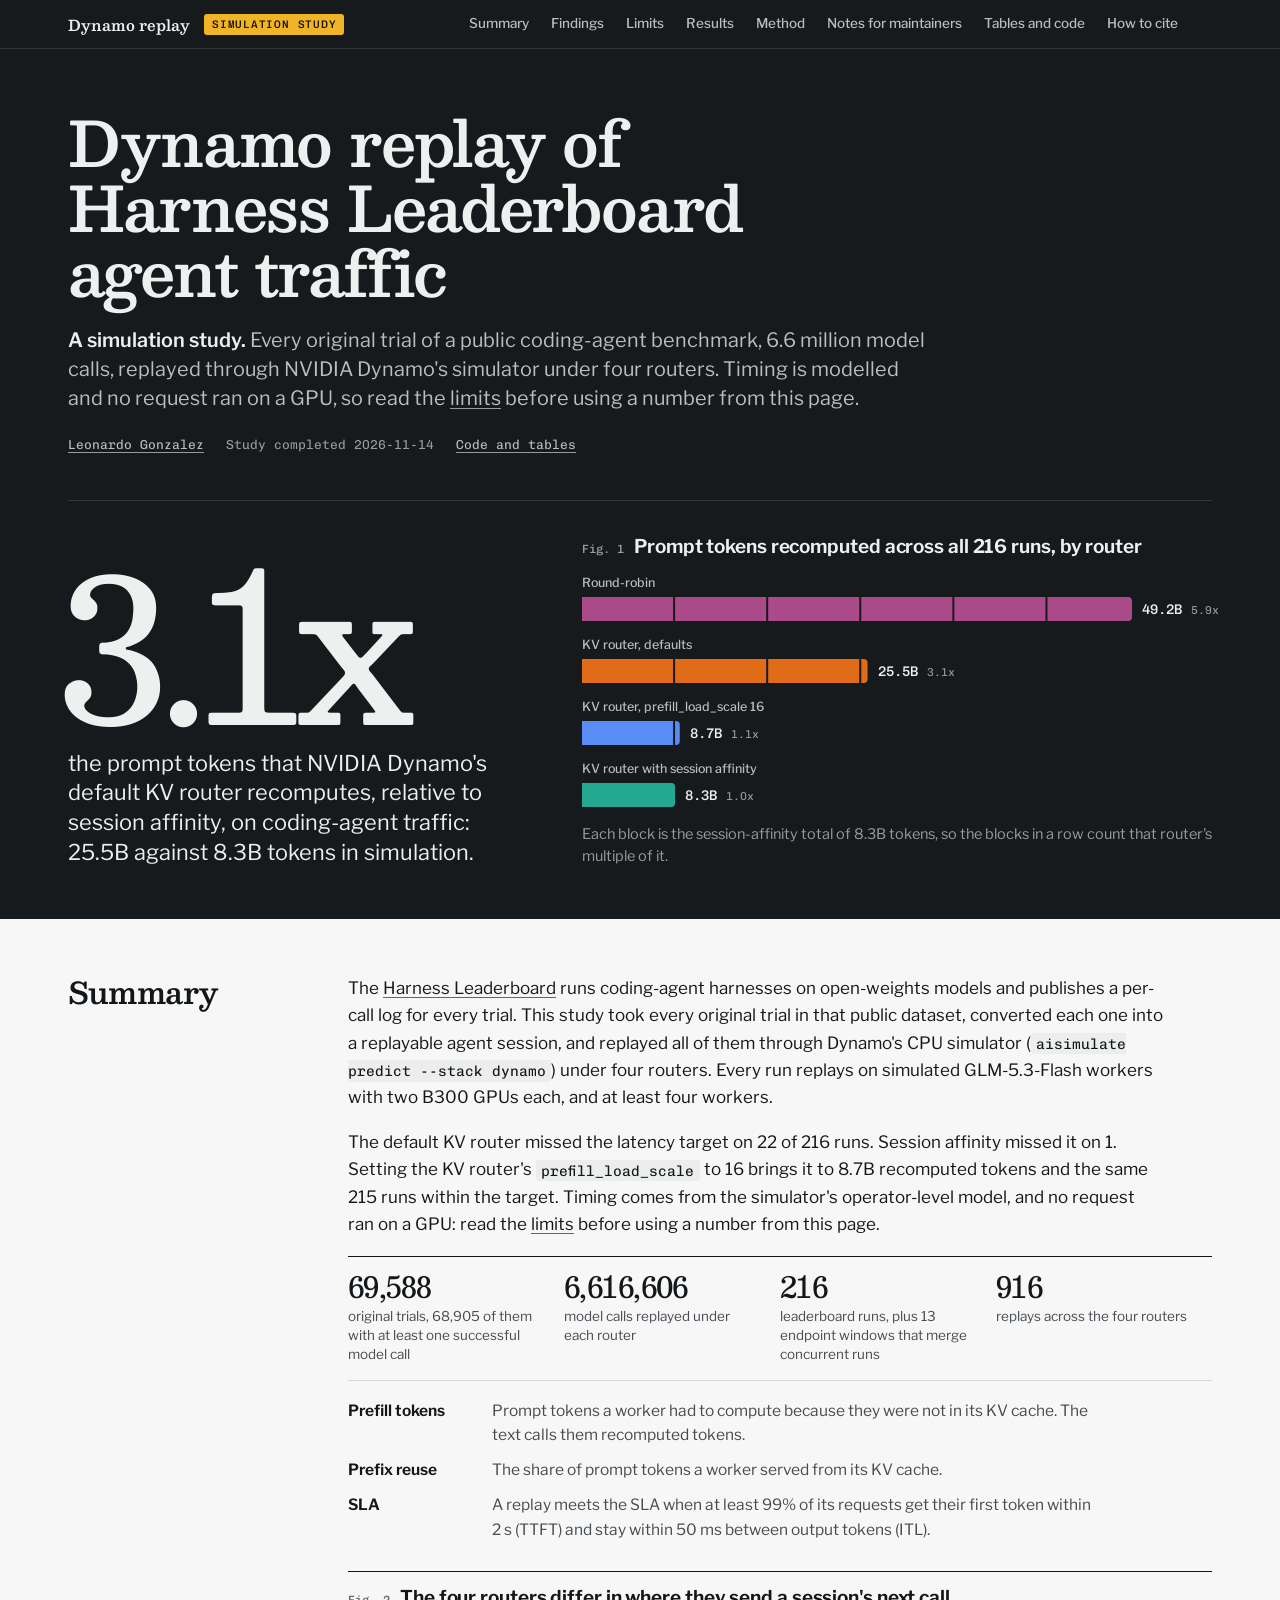
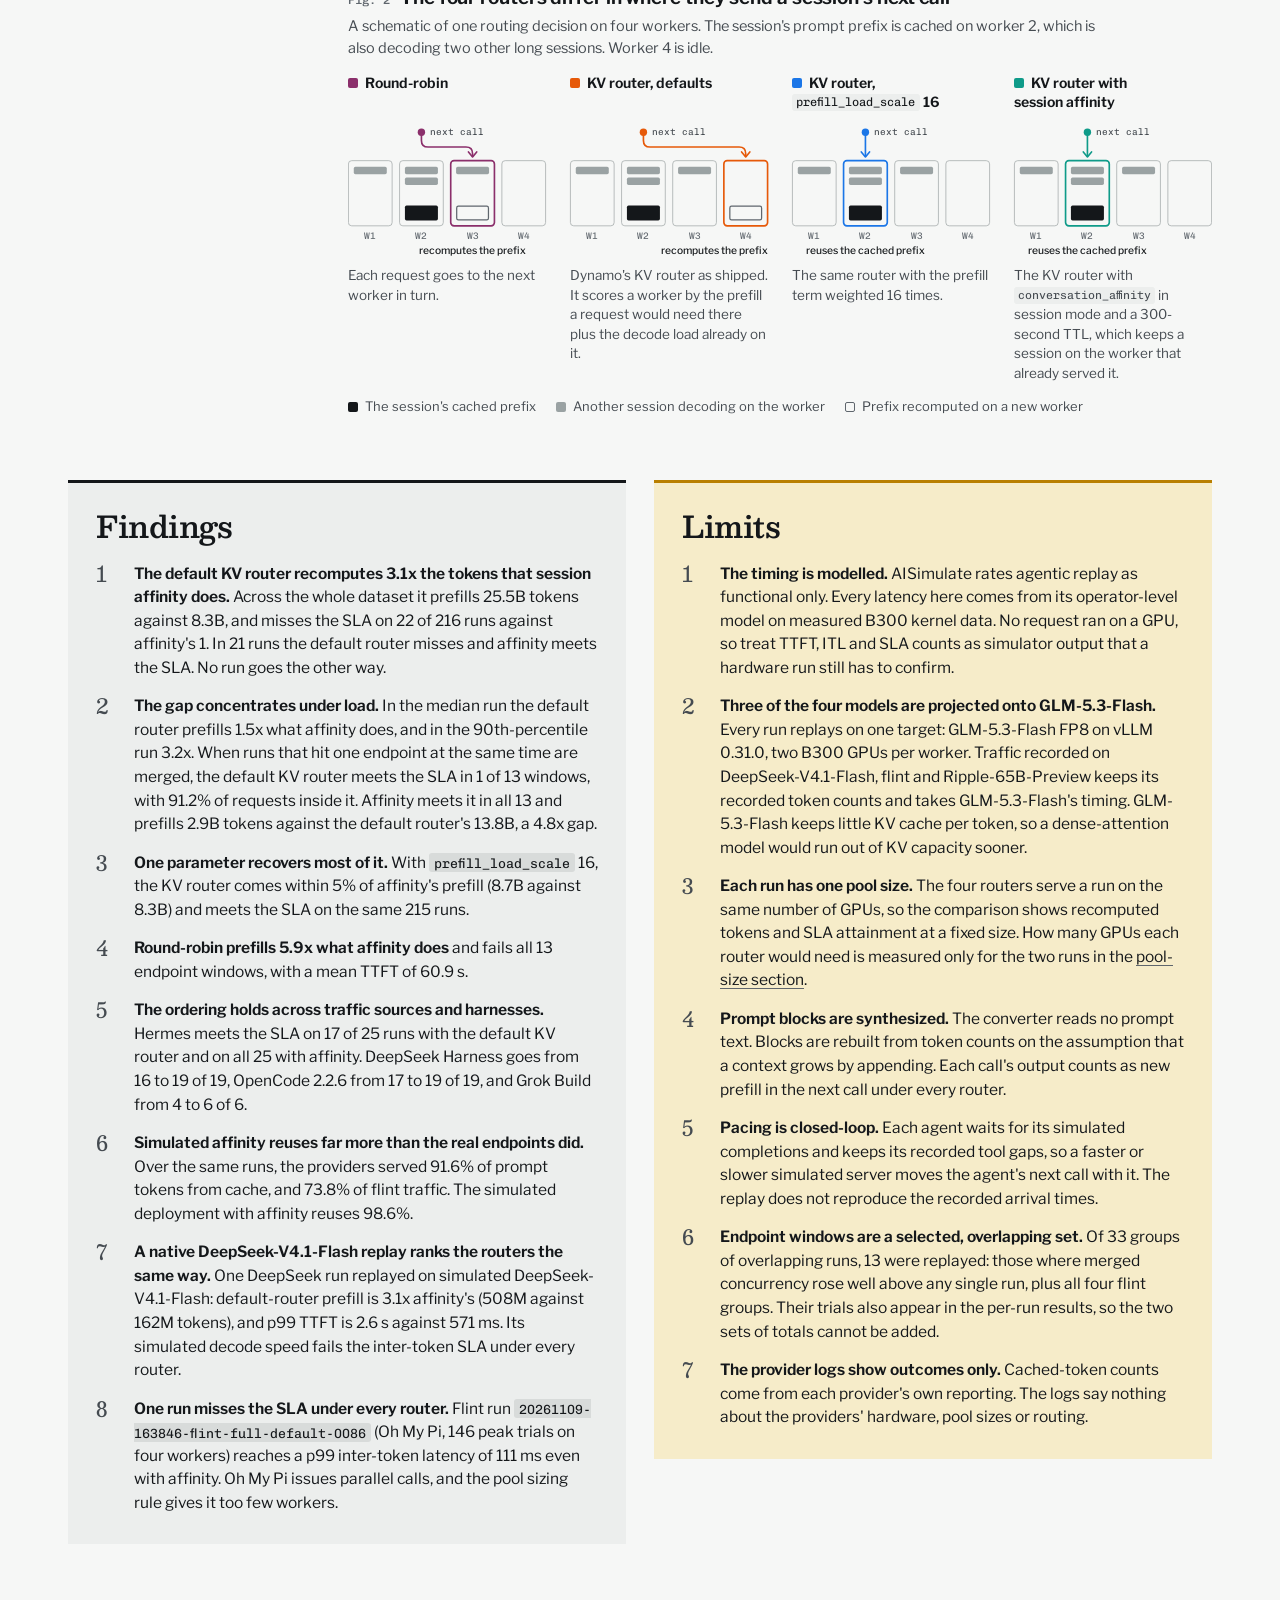
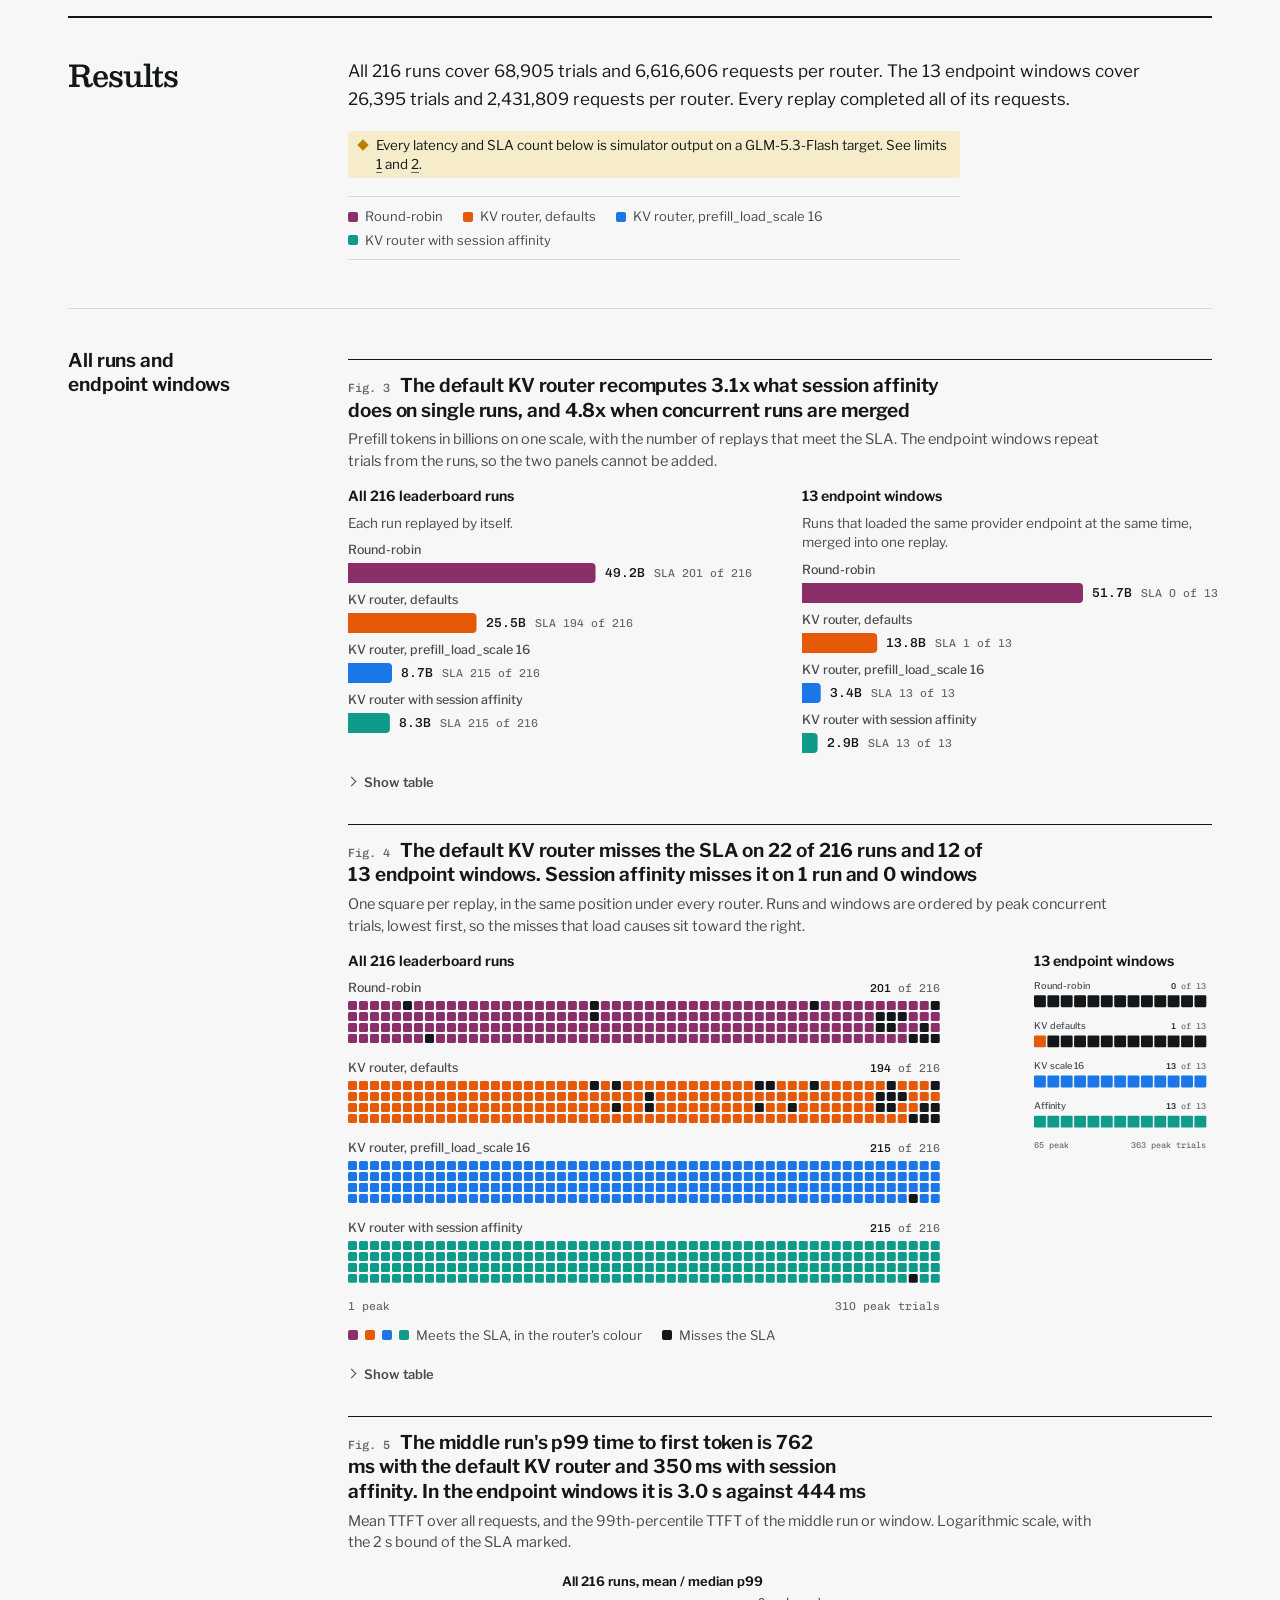
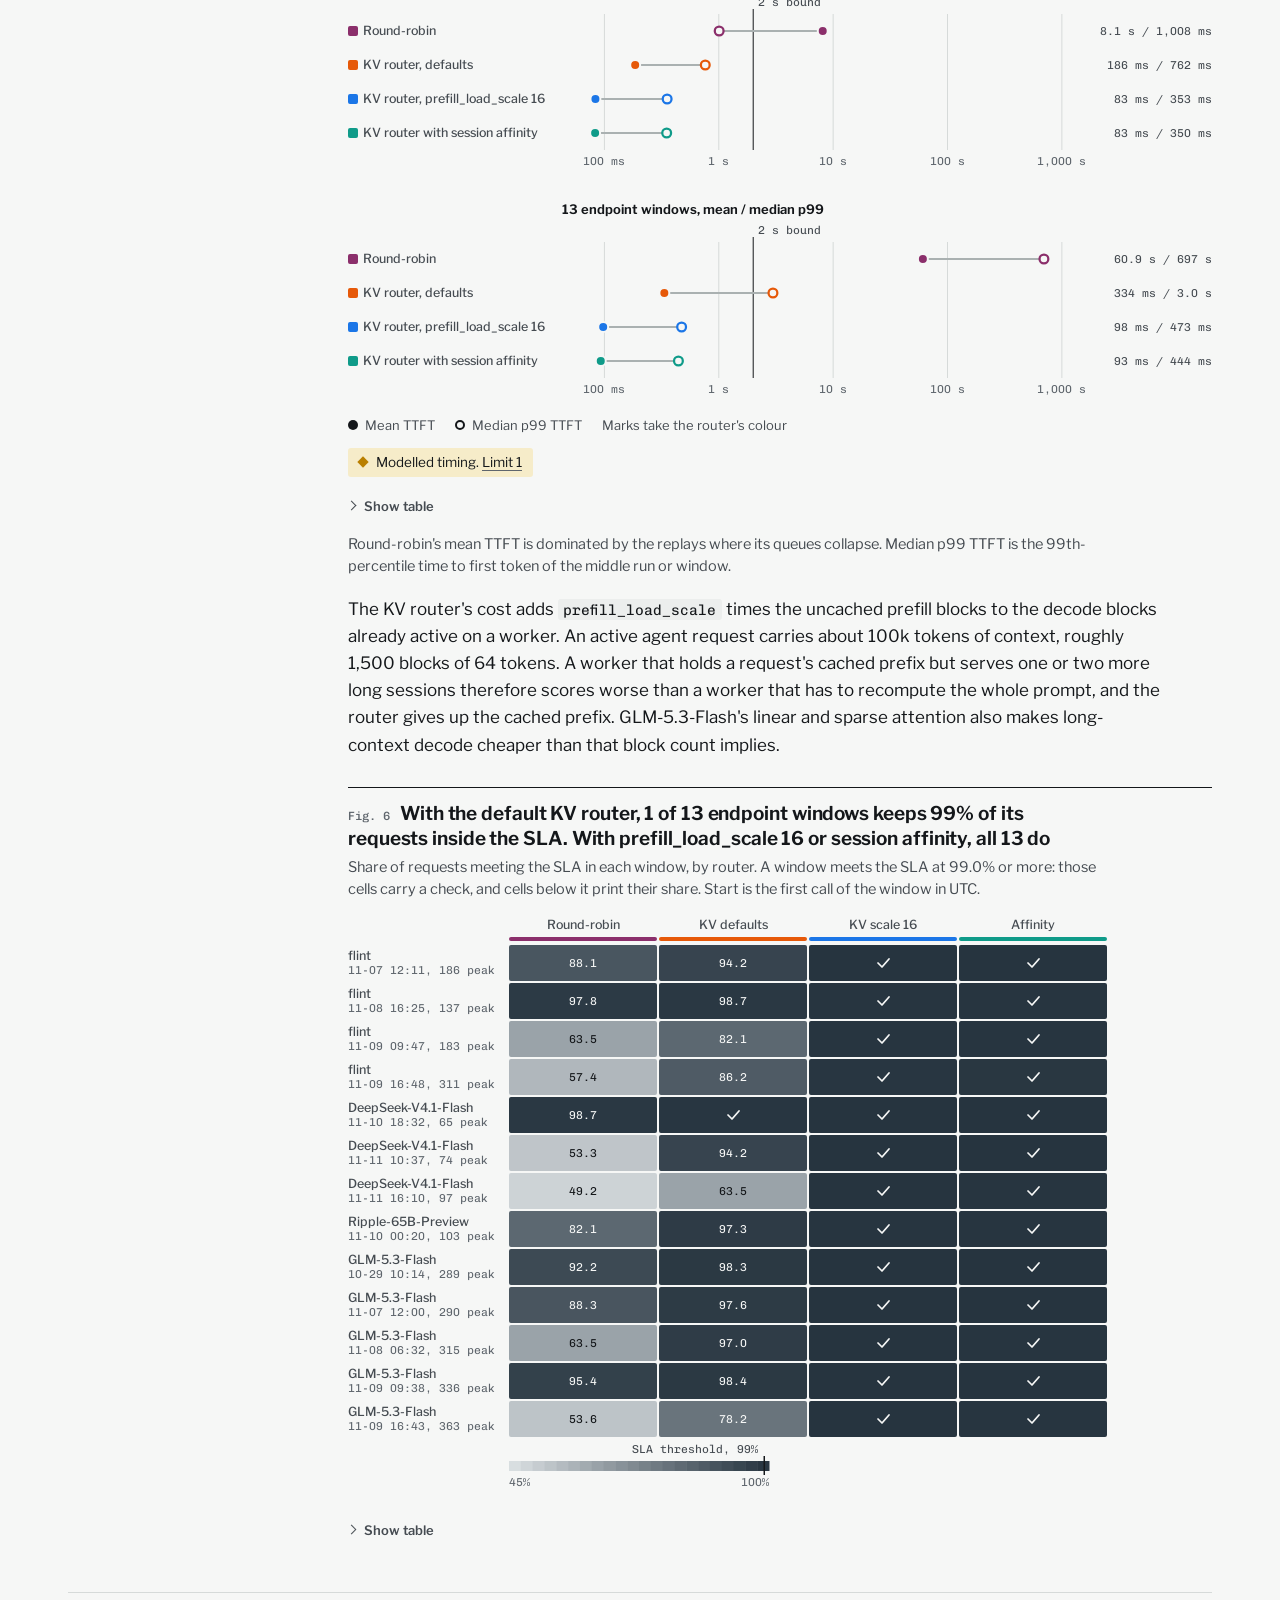
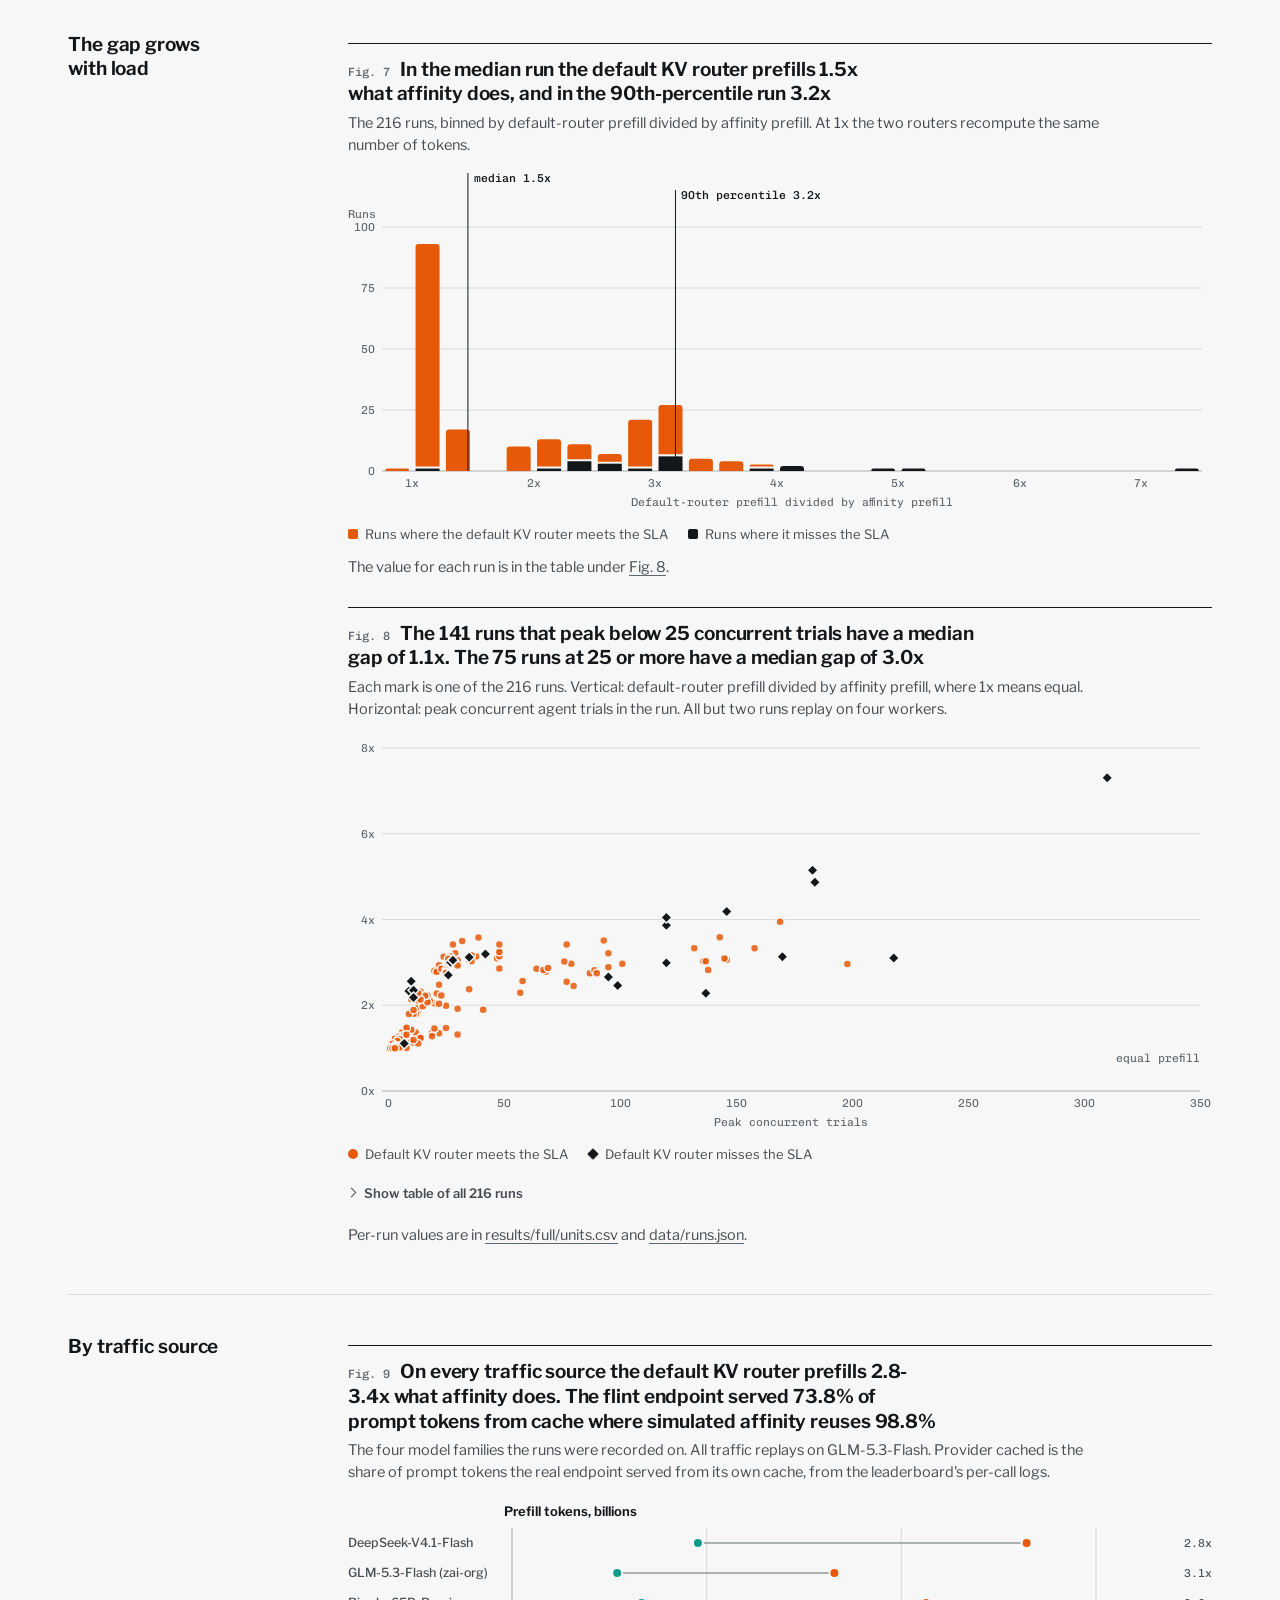
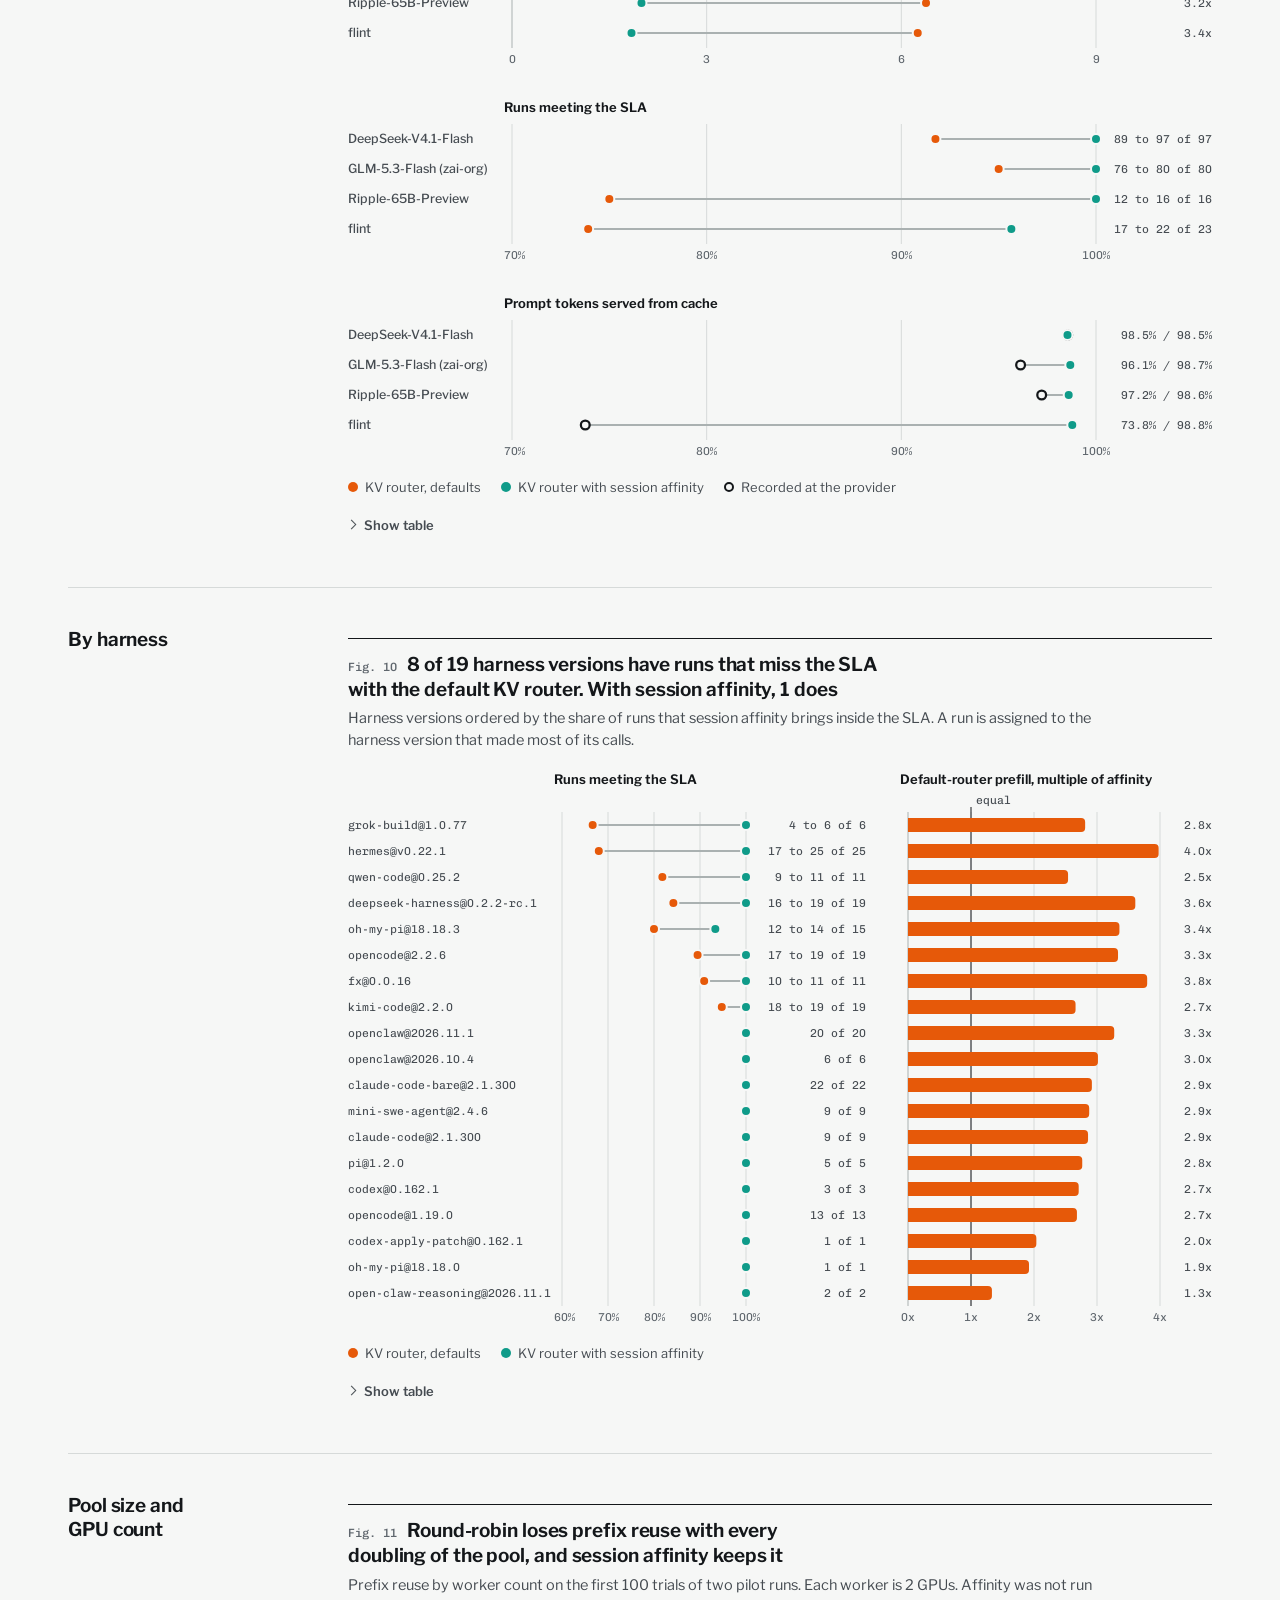
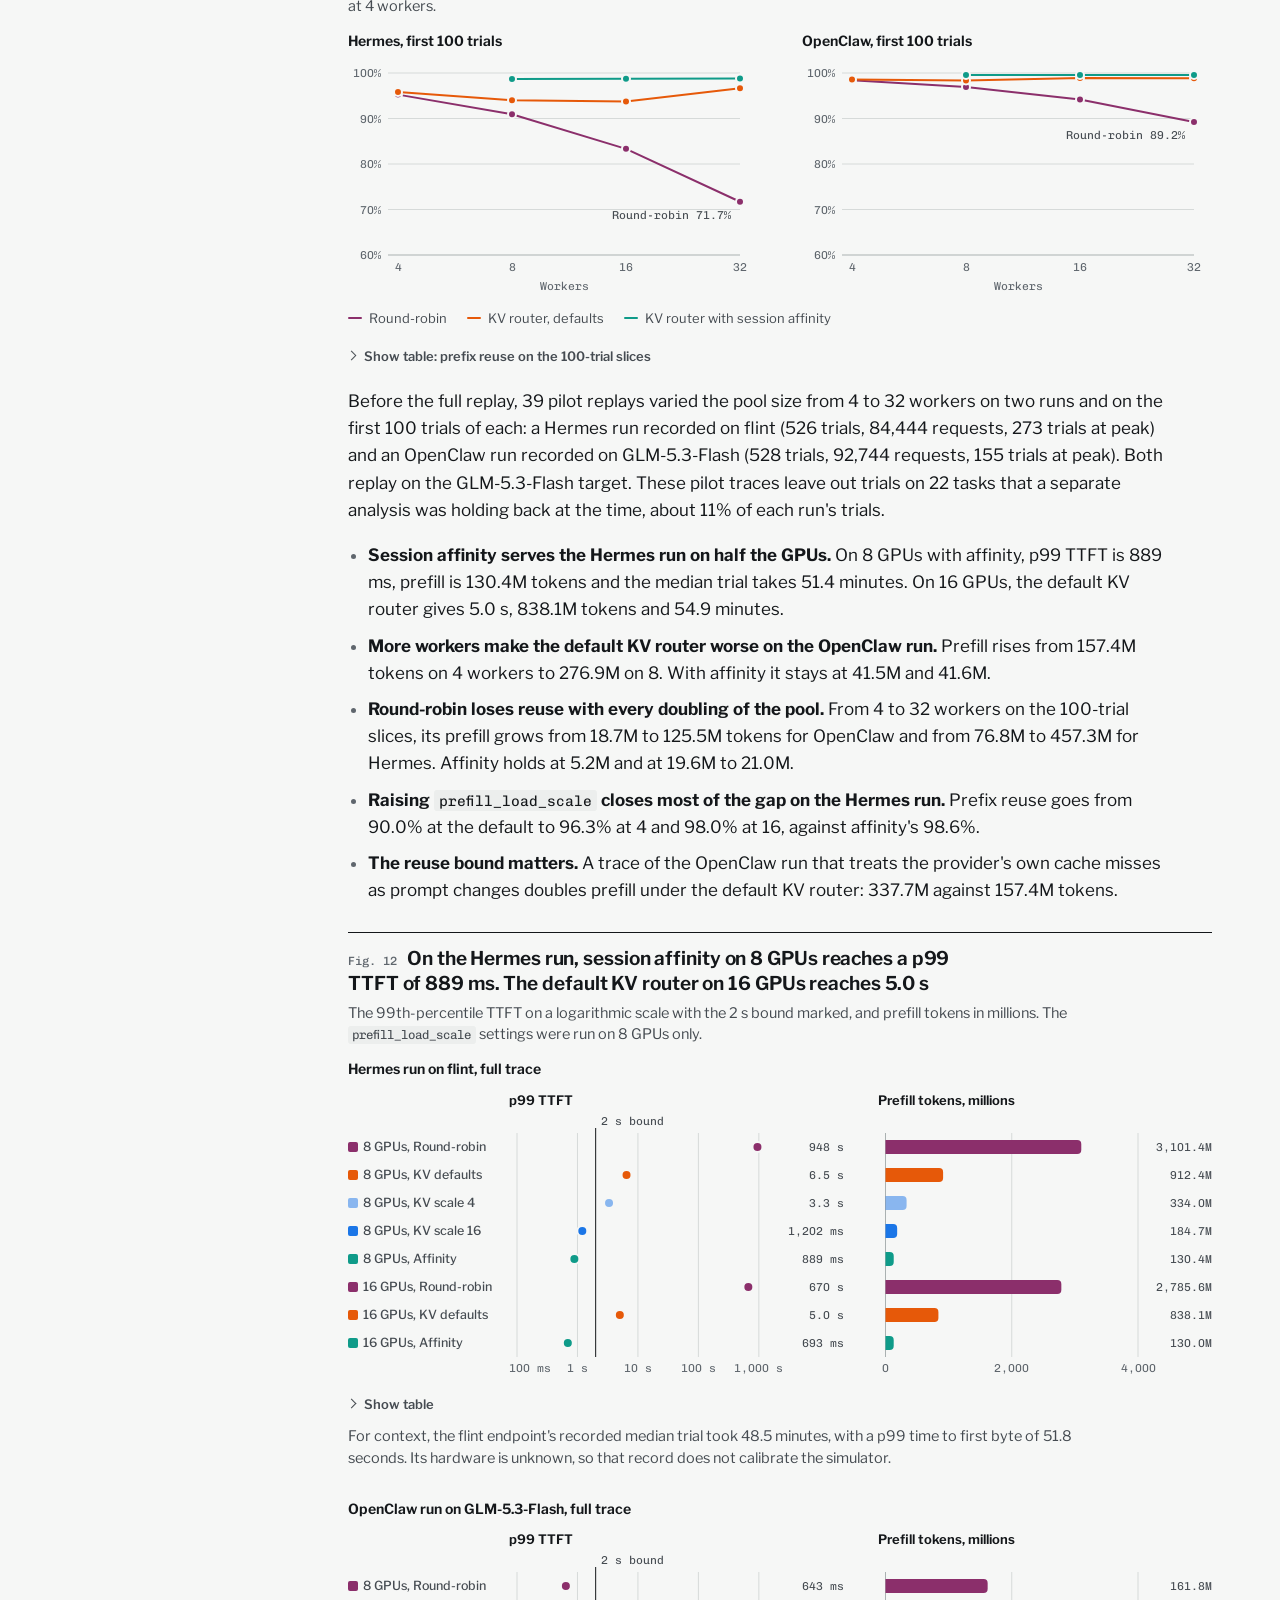
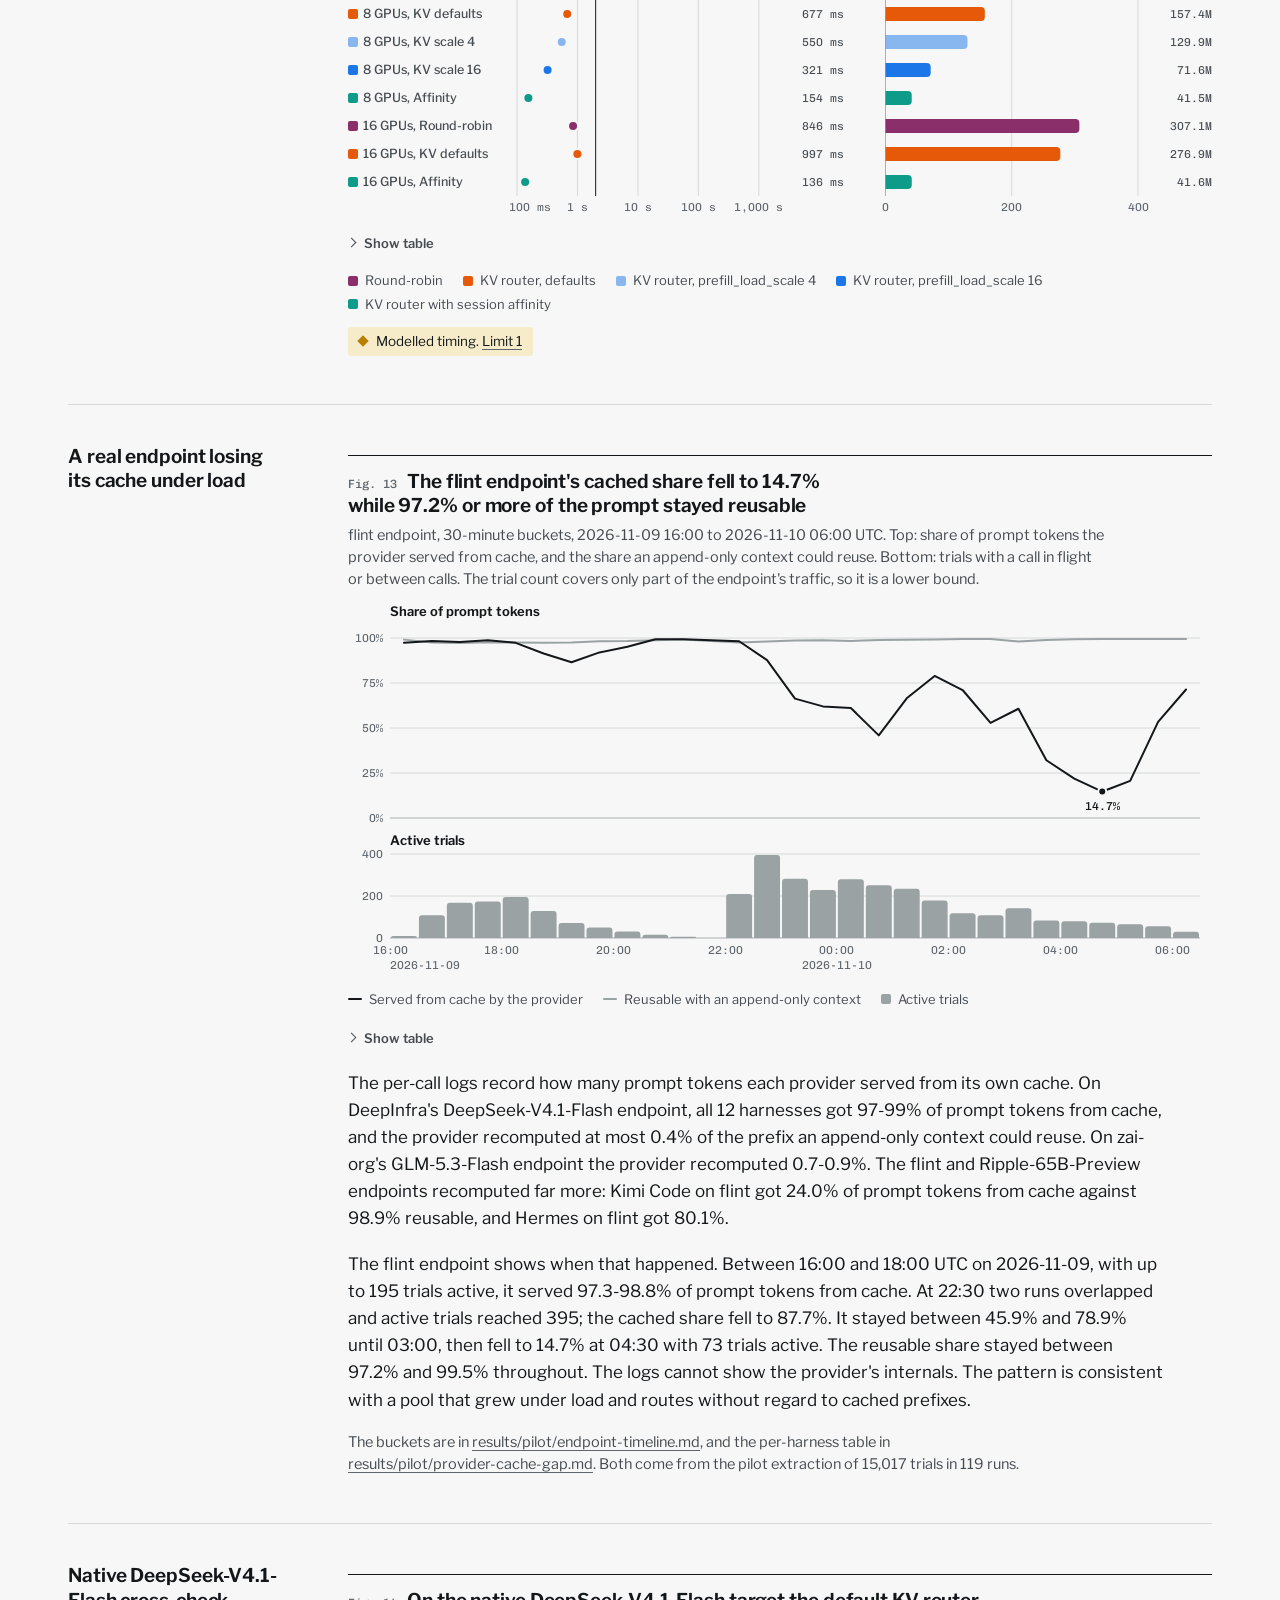
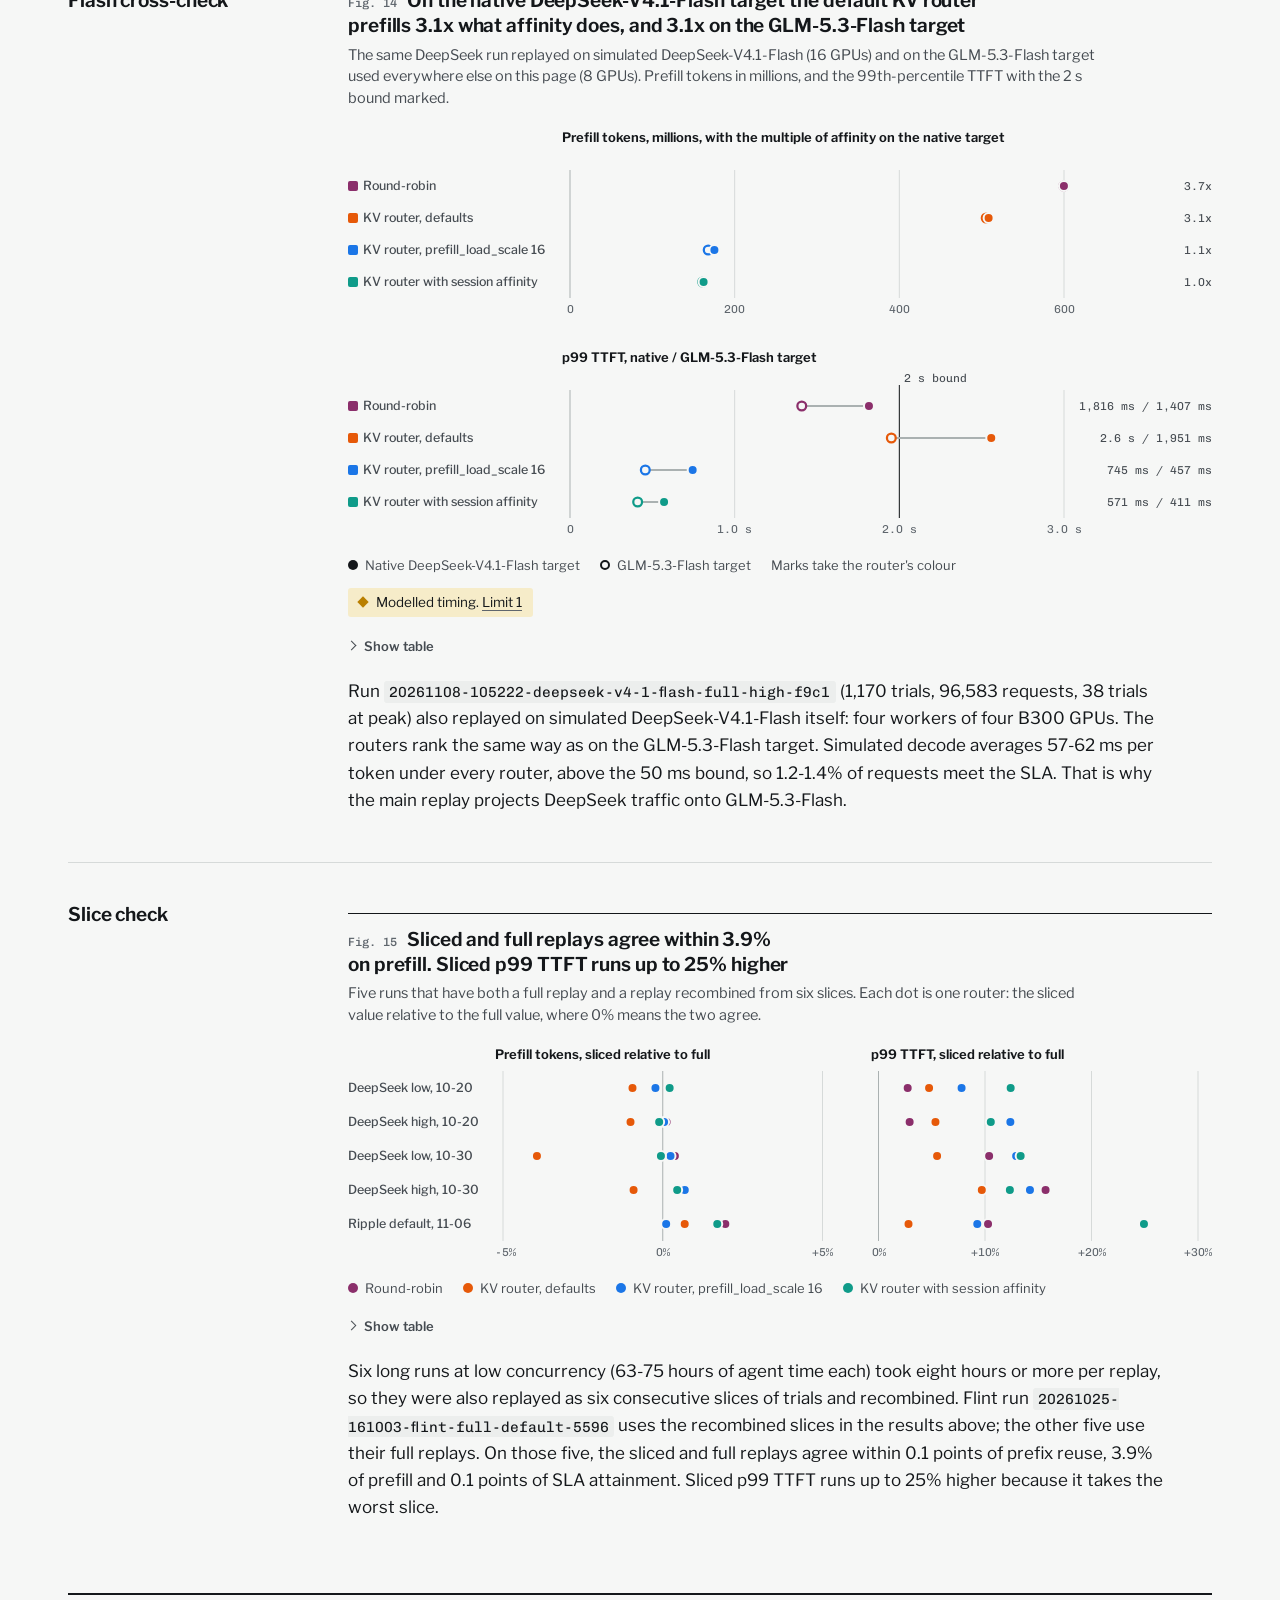
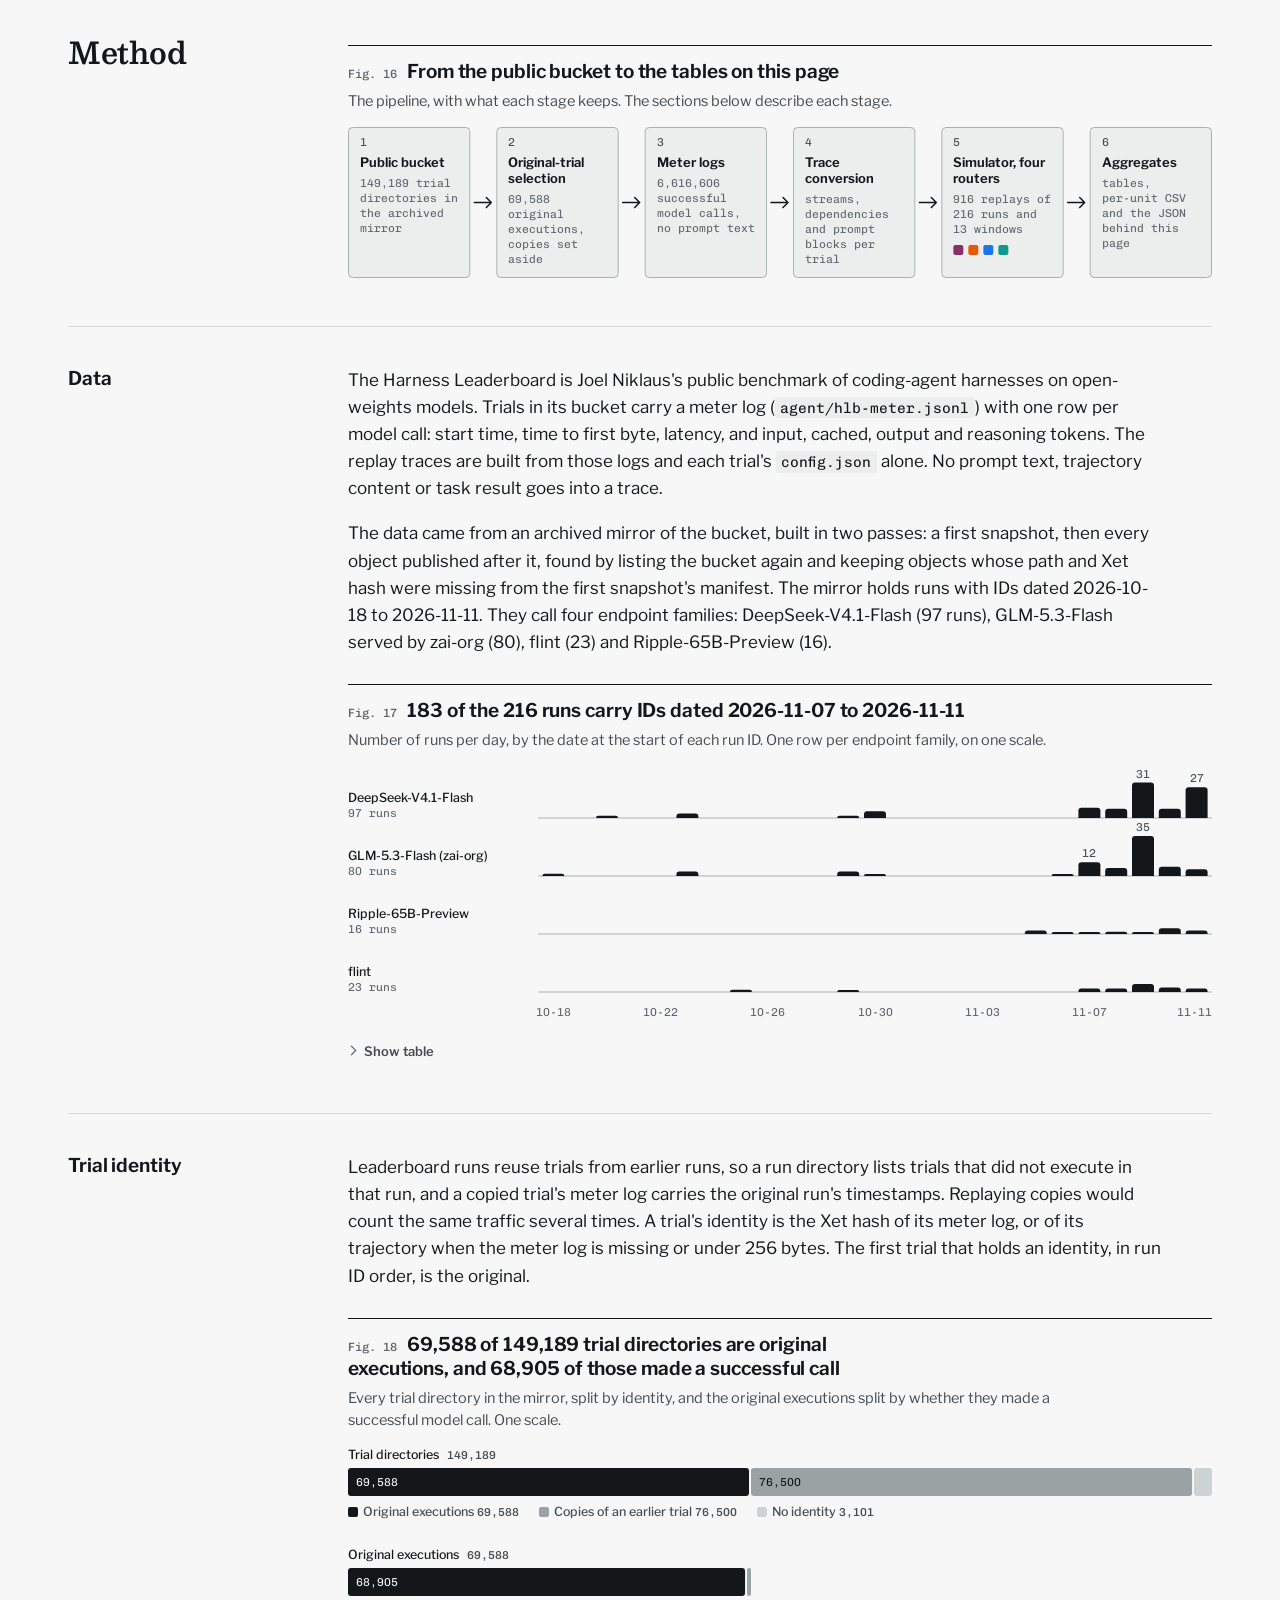
==== index.html @ 558f601e "Serve the report when Pages publishes the repository root" ====
<!doctype html>
<html lang="en">
<head>
<meta charset="utf-8">
<title>Dynamo replay of Harness Leaderboard agent traffic</title>
<meta name="viewport" content="width=device-width, initial-scale=1">
<meta http-equiv="refresh" content="0; url=docs/">
<link rel="canonical" href="https://kumanday.github.io/dynamo-agent-traffic/docs/">
<script>location.replace("docs/" + location.search + location.hash);</script>
</head>
<body>
<p>The report is at <a href="docs/">docs/</a>.</p>
</body>
</html>
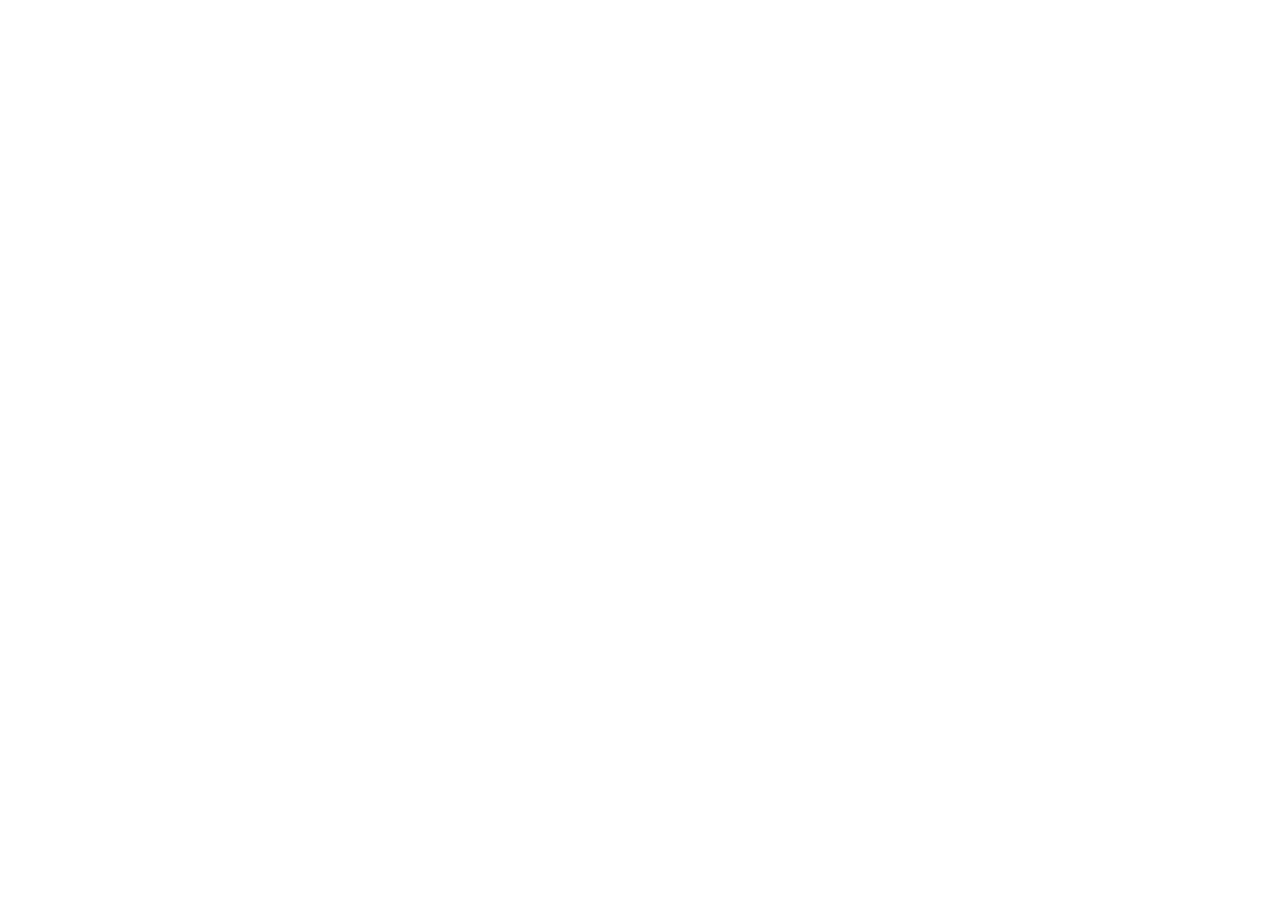
==== commit a0c6c1b8: "Refresh the study on the 2026-11-20 bucket listing and publish it through ASRI Every original trial " ====
--- a/index.html
+++ b/index.html
@@ -4,11 +4,11 @@
 <meta charset="utf-8">
 <title>Dynamo replay of Harness Leaderboard agent traffic</title>
 <meta name="viewport" content="width=device-width, initial-scale=1">
-<meta http-equiv="refresh" content="0; url=docs/">
-<link rel="canonical" href="https://kumanday.github.io/dynamo-agent-traffic/docs/">
-<script>location.replace("docs/" + location.search + location.hash);</script>
+<meta http-equiv="refresh" content="0; url=https://adaptivesystems.institute/publications/dynamo-agent-traffic/">
+<link rel="canonical" href="https://adaptivesystems.institute/publications/dynamo-agent-traffic/">
+<script>location.replace("https://adaptivesystems.institute/publications/dynamo-agent-traffic/" + location.hash);</script>
 </head>
 <body>
-<p>The report is at <a href="docs/">docs/</a>.</p>
+<p>The report is published by the Adaptive Systems Research Institute at <a href="https://adaptivesystems.institute/publications/dynamo-agent-traffic/">https://adaptivesystems.institute/publications/dynamo-agent-traffic/</a>.</p>
 </body>
 </html>
